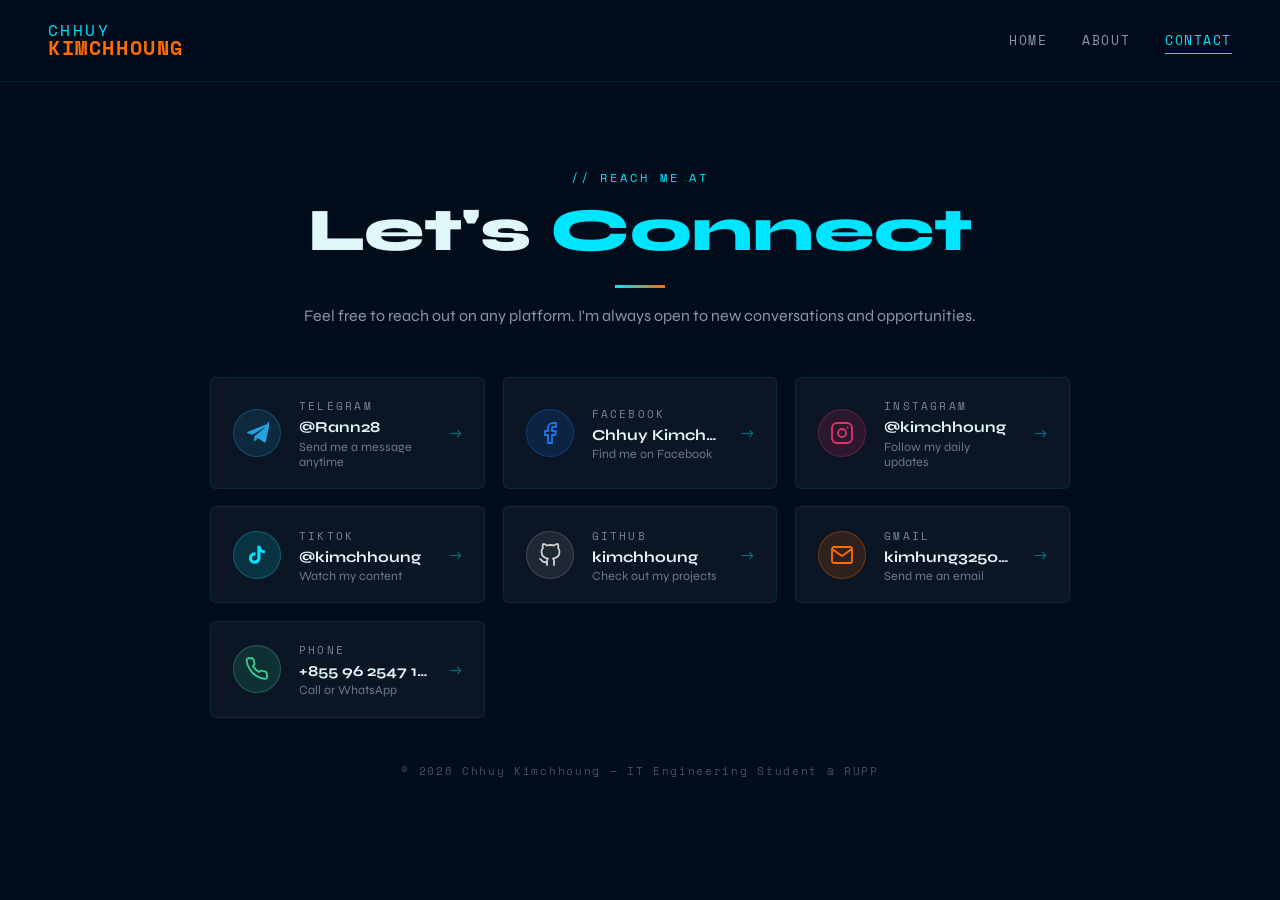
==== contact.html @ da8f4217 "My first commit" ====
<!DOCTYPE html>
<html lang="en">
<head>
  <meta charset="UTF-8"/>
  <meta name="viewport" content="width=device-width, initial-scale=1.0"/>
  <title>Contact – Kimchhoung</title>
  <link href="https://fonts.googleapis.com/css2?family=Space+Mono:wght@400;700&family=Syne:wght@400;700;800&display=swap" rel="stylesheet"/>
  <link rel="stylesheet" href="contact.css">
</head>
<body>

  <nav>
    <div class="nav-logo">
      <span class="first">CHHUY</span>
      <span class="last">KIMCHHOUNG</span>
    </div>
    <ul class="nav-links">
      <li><a href="index.html">Home</a></li>
      <li><a href="#">About</a></li>
      <li><a href="#" class="active">Contact</a></li>
    </ul>
  </nav>

  <main class="page">

    <div class="page-header">
      <p class="page-tag">// Reach me at</p>
      <h1 class="page-title">Let's <span>Connect</span></h1>
      <div class="divider"></div>
      <p class="page-sub">Feel free to reach out on any platform. I'm always open to new conversations and opportunities.</p>
    </div>

    <div class="contact-grid">

      <!-- Telegram -->
      <a class="contact-card" href="https://t.me/yourhandle" target="_blank" rel="noopener">
        <div class="card-icon ic-telegram">
          <svg width="24" height="24" viewBox="0 0 24 24" fill="none" xmlns="http://www.w3.org/2000/svg">
            <path d="M21.93 3.24L2.96 10.67c-1.32.53-1.31 1.27-.24 1.6l4.85 1.51 11.23-7.08c.53-.32 1.02-.15.62.21L9.43 15.2l-.4 5.12c.58 0 .84-.27 1.17-.59l2.8-2.73 5.82 4.3c1.07.59 1.84.29 2.11-.99l3.82-18c.39-1.56-.6-2.26-1.84-1.07z" fill="#24A1DE"/>
          </svg>
        </div>
        <div class="card-body">
          <div class="card-platform">Telegram</div>
          <div class="card-handle">@Rann28</div>
          <div class="card-desc">Send me a message anytime</div>
        </div>
        <span class="card-arrow">→</span>
      </a>

      <!-- Facebook -->
      <a class="contact-card" href="https://web.facebook.com/RANNz28/" target="_blank" rel="noopener">
        <div class="card-icon ic-facebook">
          <svg width="24" height="24" viewBox="0 0 24 24" fill="none" xmlns="http://www.w3.org/2000/svg">
            <path d="M18 2h-3a5 5 0 0 0-5 5v3H7v4h3v8h4v-8h3l1-4h-4V7a1 1 0 0 1 1-1h3z" stroke="#1877F2" stroke-width="1.8" stroke-linecap="round" stroke-linejoin="round"/>
          </svg>
        </div>
        <div class="card-body">
          <div class="card-platform">Facebook</div>
          <div class="card-handle">Chhuy Kimchhoung</div>
          <div class="card-desc">Find me on Facebook</div>
        </div>
        <span class="card-arrow">→</span>
      </a>

      <!-- Instagram -->
      <a class="contact-card" href="https://www.instagram.com/chhoung28/" target="_blank" rel="noopener">
        <div class="card-icon ic-instagram">
          <svg width="24" height="24" viewBox="0 0 24 24" fill="none" xmlns="http://www.w3.org/2000/svg">
            <rect x="2" y="2" width="20" height="20" rx="5" stroke="#E1306C" stroke-width="1.8"/>
            <circle cx="12" cy="12" r="4" stroke="#E1306C" stroke-width="1.8"/>
            <circle cx="17.5" cy="6.5" r="1" fill="#E1306C"/>
          </svg>
        </div>
        <div class="card-body">
          <div class="card-platform">Instagram</div>
          <div class="card-handle">@kimchhoung</div>
          <div class="card-desc">Follow my daily updates</div>
        </div>
        <span class="card-arrow">→</span>
      </a>

      <!-- TikTok -->
      <a class="contact-card" href="https://www.tiktok.com/@jay_28aa" target="_blank" rel="noopener">
        <div class="card-icon ic-tiktok">
          <svg width="22" height="22" viewBox="0 0 24 24" fill="none" xmlns="http://www.w3.org/2000/svg">
            <path d="M19.59 6.69a4.83 4.83 0 0 1-3.77-4.25V2h-3.45v13.67a2.89 2.89 0 0 1-2.88 2.5 2.89 2.89 0 0 1-2.89-2.89 2.89 2.89 0 0 1 2.89-2.89c.28 0 .54.04.79.1V9.01a6.32 6.32 0 0 0-.79-.05 6.34 6.34 0 0 0-6.34 6.34 6.34 6.34 0 0 0 6.34 6.34 6.34 6.34 0 0 0 6.33-6.34V8.69a8.18 8.18 0 0 0 4.78 1.52V6.78a4.85 4.85 0 0 1-1.01-.09z" fill="#00e5ff"/>
          </svg>
        </div>
        <div class="card-body">
          <div class="card-platform">TikTok</div>
          <div class="card-handle">@kimchhoung</div>
          <div class="card-desc">Watch my content</div>
        </div>
        <span class="card-arrow">→</span>
      </a>

      <!-- GitHub -->
      <a class="contact-card" href="https://github.com/yourhandle" target="_blank" rel="noopener">
        <div class="card-icon ic-github">
          <svg width="24" height="24" viewBox="0 0 24 24" fill="none" xmlns="http://www.w3.org/2000/svg">
            <path d="M9 19c-5 1.5-5-2.5-7-3m14 6v-3.87a3.37 3.37 0 0 0-.94-2.61c3.14-.35 6.44-1.54 6.44-7A5.44 5.44 0 0 0 20 4.77 5.07 5.07 0 0 0 19.91 1S18.73.65 16 2.48a13.38 13.38 0 0 0-7 0C6.27.65 5.09 1 5.09 1A5.07 5.07 0 0 0 5 4.77a5.44 5.44 0 0 0-1.5 3.78c0 5.42 3.3 6.61 6.44 7A3.37 3.37 0 0 0 9 18.13V22" stroke="#d0d0d0" stroke-width="1.8" stroke-linecap="round" stroke-linejoin="round"/>
          </svg>
        </div>
        <div class="card-body">
          <div class="card-platform">GitHub</div>
          <div class="card-handle">kimchhoung</div>
          <div class="card-desc">Check out my projects</div>
        </div>
        <span class="card-arrow">→</span>
      </a>

      

      <!-- Email -->
      <a class="contact-card" href="mailto:kimhung3250@gmail.com">
        <div class="card-icon ic-email">
          <svg width="24" height="24" viewBox="0 0 24 24" fill="none" xmlns="http://www.w3.org/2000/svg">
            <path d="M4 4h16c1.1 0 2 .9 2 2v12c0 1.1-.9 2-2 2H4c-1.1 0-2-.9-2-2V6c0-1.1.9-2 2-2z" stroke="#ff6d00" stroke-width="1.8" stroke-linecap="round" stroke-linejoin="round"/>
            <polyline points="22,6 12,13 2,6" stroke="#ff6d00" stroke-width="1.8" stroke-linecap="round" stroke-linejoin="round"/>
          </svg>
        </div>
        <div class="card-body">
          <div class="card-platform">Gmail</div>
          <div class="card-handle">kimhung3250@email.com</div>
          <div class="card-desc">Send me an email</div>
        </div>
        <span class="card-arrow">→</span>
      </a>

      <!-- Phone -->
      <a class="contact-card" href="tel:+85512345678">
        <div class="card-icon ic-phone">
          <svg width="24" height="24" viewBox="0 0 24 24" fill="none" xmlns="http://www.w3.org/2000/svg">
            <path d="M22 16.92v3a2 2 0 0 1-2.18 2 19.79 19.79 0 0 1-8.63-3.07A19.5 19.5 0 0 1 4.69 12a19.79 19.79 0 0 1-3.07-8.67A2 2 0 0 1 3.6 1.27h3a2 2 0 0 1 2 1.72c.13 1 .36 1.97.71 2.91a2 2 0 0 1-.45 2.11L7.91 9a16 16 0 0 0 6.09 6.09l.91-.91a2 2 0 0 1 2.11-.45c.94.35 1.91.58 2.91.71a2 2 0 0 1 1.73 2.02z" stroke="#34d399" stroke-width="1.8" stroke-linecap="round" stroke-linejoin="round"/>
          </svg>
        </div>
        <div class="card-body">
          <div class="card-platform">Phone</div>
          <div class="card-handle">+855 96 2547 198</div>
          <div class="card-desc">Call or WhatsApp</div>
        </div>
        <span class="card-arrow">→</span>
      </a>

    </div>

    <p class="footer-note">© 2026 Chhuy Kimchhoung — IT Engineering Student @ RUPP</p>
  </main>

</body>
</html>
---- contact.css ----
*, *::before, *::after { margin: 0; padding: 0; box-sizing: border-box; }

    :root {
      --cyan:   #00e5ff;
      --orange: #ff6d00;
      --dark:   #020c1b;
      --mid:    #0a2540;
      --light:  #e0f7fa;
      --glass:  rgba(255,255,255,0.04);
      --glass2: rgba(255,255,255,0.07);
    }

    html, body { height: 100%; font-family: 'Syne', sans-serif; background: var(--dark); color: var(--light); overflow-x: hidden; }

    body::before {
      content: '';
      position: fixed; inset: 0;
      background:
        radial-gradient(ellipse 80% 60% at 10% 20%, #003d6640 0%, transparent 60%),
        radial-gradient(ellipse 60% 50% at 90% 80%, #005f7340 0%, transparent 60%),
        linear-gradient(160deg, #020c1b 0%, #0a2540 50%, #003d66 100%);
      z-index: -2;
    }
    body::after {
      content: '';
      position: fixed; inset: 0;
      background-image: radial-gradient(circle, rgba(0,229,255,0.06) 1px, transparent 1px);
      background-size: 40px 40px;
      z-index: -1;
      animation: gridDrift 20s linear infinite;
    }
    @keyframes gridDrift { to { background-position: 40px 40px; } }

    /* NAV */
    nav {
      position: fixed; top: 0; left: 0; right: 0;
      display: flex; justify-content: space-between; align-items: center;
      padding: 1.4rem 3rem;
      background: rgba(2,12,27,0.65);
      backdrop-filter: blur(14px);
      border-bottom: 1px solid rgba(0,229,255,0.1);
      z-index: 100;
    }
    .nav-logo { display: flex; flex-direction: column; line-height: 1; font-family: 'Space Mono', monospace; }
    .nav-logo .first { font-size: 1rem; color: var(--cyan); letter-spacing: 0.15em; }
    .nav-logo .last  { font-size: 1.25rem; font-weight: 700; color: var(--orange); letter-spacing: 0.08em; }
    .nav-links { display: flex; gap: 2.2rem; list-style: none; }
    .nav-links a {
      text-decoration: none; color: var(--light);
      font-family: 'Space Mono', monospace; font-size: 0.8rem;
      letter-spacing: 0.12em; text-transform: uppercase; opacity: 0.6;
      transition: opacity 0.25s, color 0.25s; position: relative;
    }
    .nav-links a.active { opacity: 1; color: var(--cyan); }
    .nav-links a::after {
      content: ''; position: absolute; bottom: -4px; left: 0;
      width: 0; height: 1px; background: var(--cyan); transition: width 0.3s;
    }
    .nav-links a:hover { opacity: 1; color: var(--cyan); }
    .nav-links a:hover::after, .nav-links a.active::after { width: 100%; }

    /* PAGE */
    .page {
      min-height: 100vh;
      display: flex; flex-direction: column; align-items: center; justify-content: center;
      padding: 6rem 2rem 3rem;
    }

    /* HEADER */
    .page-header { text-align: center; margin-bottom: 3rem; }
    .page-tag {
      font-family: 'Space Mono', monospace; font-size: 0.72rem;
      letter-spacing: 0.25em; color: var(--cyan); text-transform: uppercase;
      margin-bottom: 0.8rem;
      opacity: 0; animation: fadeUp 0.6s 0.2s forwards;
    }
    .page-title {
      font-size: clamp(2.2rem, 6vw, 3.8rem); font-weight: 800; line-height: 1.1;
      opacity: 0; animation: fadeUp 0.6s 0.4s forwards;
    }
    .page-title span { color: var(--cyan); }
    .page-sub {
      margin-top: 0.9rem; font-size: 1rem;
      color: rgba(224,247,250,0.6); max-width: 800px; line-height: 1.7;
      opacity: 0; animation: fadeUp 0.6s 0.6s forwards;
    }

    /* DIVIDER */
    .divider {
      width: 50px; height: 3px; margin: 1.2rem auto 0;
      background: linear-gradient(90deg, var(--cyan), var(--orange));
      opacity: 0; animation: fadeUp 0.6s 0.5s forwards;
    }

    /* CONTACT GRID */
    .contact-grid {
      display: grid;
      grid-template-columns: repeat(auto-fit, minmax(240px, 1fr));
      gap: 1.1rem;
      width: 100%; max-width: 860px;
      opacity: 0; animation: fadeUp 0.7s 0.8s forwards;
    }

    .contact-card {
      display: flex; align-items: center; gap: 1.1rem;
      background: var(--glass);
      border: 1px solid rgba(0,229,255,0.1);
      border-radius: 6px;
      padding: 1.2rem 1.4rem;
      text-decoration: none; color: inherit;
      transition: background 0.3s, border-color 0.3s, transform 0.3s;
      cursor: pointer;
      position: relative; overflow: hidden;
    }
    .contact-card::before {
      content: ''; position: absolute; inset: 0;
      background: linear-gradient(120deg, transparent 60%, rgba(0,229,255,0.04));
      opacity: 0; transition: opacity 0.3s;
    }
    .contact-card:hover { background: var(--glass2); border-color: rgba(0,229,255,0.4); transform: translateY(-3px); }
    .contact-card:hover::before { opacity: 1; }

    .card-icon {
      width: 48px; height: 48px; border-radius: 50%;
      display: flex; align-items: center; justify-content: center;
      flex-shrink: 0; font-size: 1.4rem;
      border: 1px solid rgba(255,255,255,0.1);
    }

    .card-body { min-width: 0; }
    .card-platform {
      font-family: 'Space Mono', monospace; font-size: 0.7rem;
      letter-spacing: 0.2em; text-transform: uppercase;
      color: rgba(224,247,250,0.5); margin-bottom: 0.25rem;
    }
    .card-handle {
      font-size: 0.95rem; font-weight: 700;
      white-space: nowrap; overflow: hidden; text-overflow: ellipsis;
    }
    .card-desc { font-size: 0.78rem; color: rgba(224,247,250,0.45); margin-top: 0.15rem; }

    .card-arrow {
      margin-left: auto; flex-shrink: 0;
      font-size: 1rem; color: rgba(0,229,255,0.4);
      transition: transform 0.3s, color 0.3s;
    }
    .contact-card:hover .card-arrow { transform: translateX(4px); color: var(--cyan); }

    /* PLATFORM COLORS */
    .ic-telegram  { background: rgba(36,161,222,0.15); border-color: rgba(36,161,222,0.3); }
    .ic-facebook  { background: rgba(24,119,242,0.15); border-color: rgba(24,119,242,0.3); }
    .ic-instagram { background: rgba(225,48,108,0.15); border-color: rgba(225,48,108,0.3); }
    .ic-tiktok    { background: rgba(0,229,255,0.15);  border-color: rgba(0,229,255,0.25); }
    .ic-github    { background: rgba(200,200,200,0.1); border-color: rgba(200,200,200,0.2); }
    .ic-linkedin  { background: rgba(10,102,194,0.15); border-color: rgba(10,102,194,0.3); }
    .ic-email     { background: rgba(255,109,0,0.15);  border-color: rgba(255,109,0,0.3);  }
    .ic-phone     { background: rgba(52,211,153,0.15); border-color: rgba(52,211,153,0.3); }

    /* ANIMATIONS */
    @keyframes fadeUp {
      from { opacity: 0; transform: translateY(22px); }
      to   { opacity: 1; transform: translateY(0); }
    }

    /* FOOTER NOTE */
    .footer-note {
      margin-top: 2.8rem; font-family: 'Space Mono', monospace;
      font-size: 0.7rem; letter-spacing: 0.15em;
      color: rgba(224,247,250,0.3); text-align: center;
      opacity: 0; animation: fadeUp 0.6s 1.2s forwards;
    }

    @media (max-width: 600px) {
      nav { padding: 1rem 1.2rem; }
      .page { padding: 5.5rem 1rem 3rem; }
      .contact-grid { grid-template-columns: 1fr; }
    }
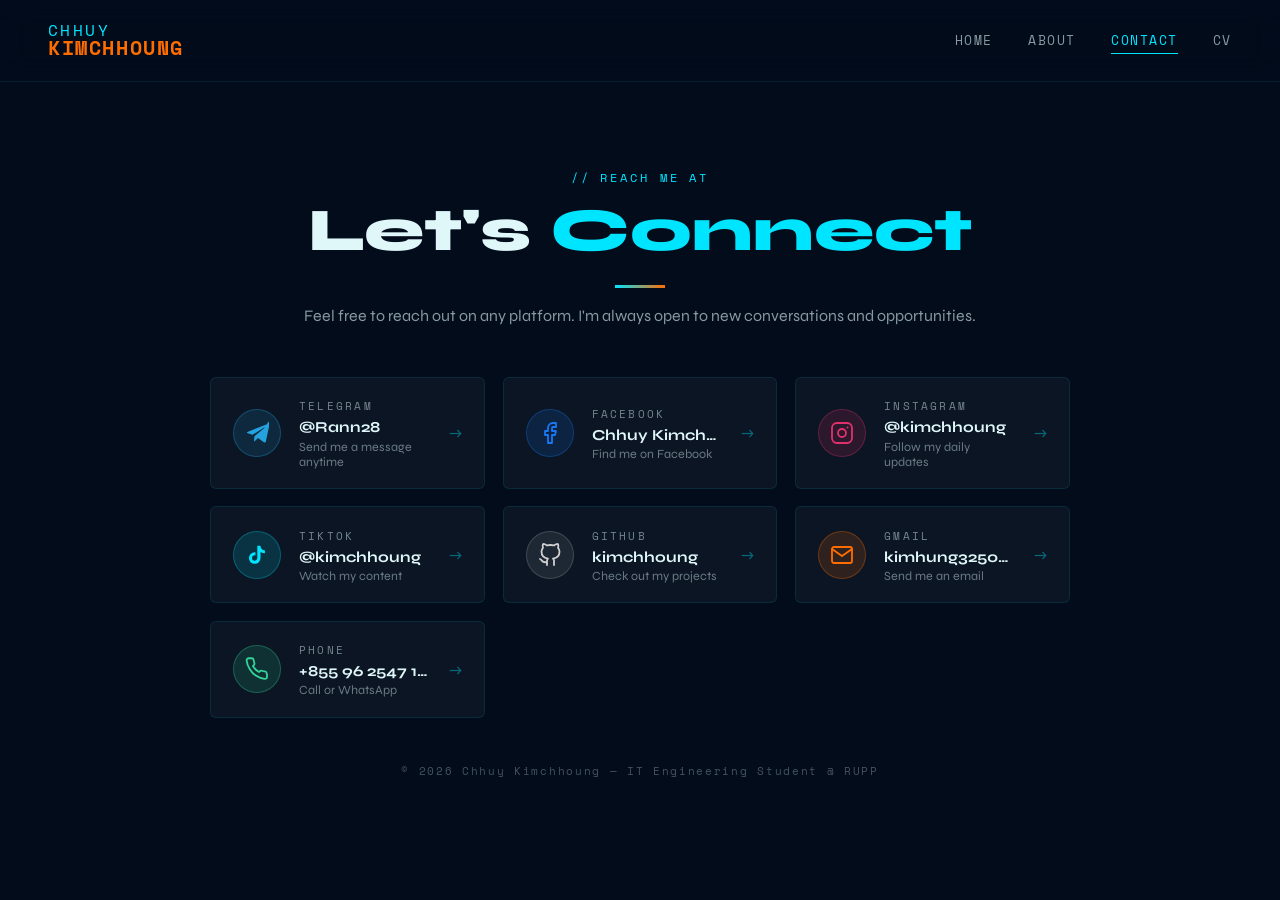
==== commit 4342651a: "first commit" ====
--- a/contact.html
+++ b/contact.html
@@ -18,6 +18,7 @@
       <li><a href="index.html">Home</a></li>
       <li><a href="#">About</a></li>
       <li><a href="#" class="active">Contact</a></li>
+      <li><a href="cv.html">CV</a></li>
     </ul>
   </nav>
 
@@ -95,7 +96,7 @@
       </a>
 
       <!-- GitHub -->
-      <a class="contact-card" href="https://github.com/yourhandle" target="_blank" rel="noopener">
+      <a class="contact-card" href="https://github.com/kimhung3250-eng/rann" target="_blank" rel="noopener">
         <div class="card-icon ic-github">
           <svg width="24" height="24" viewBox="0 0 24 24" fill="none" xmlns="http://www.w3.org/2000/svg">
             <path d="M9 19c-5 1.5-5-2.5-7-3m14 6v-3.87a3.37 3.37 0 0 0-.94-2.61c3.14-.35 6.44-1.54 6.44-7A5.44 5.44 0 0 0 20 4.77 5.07 5.07 0 0 0 19.91 1S18.73.65 16 2.48a13.38 13.38 0 0 0-7 0C6.27.65 5.09 1 5.09 1A5.07 5.07 0 0 0 5 4.77a5.44 5.44 0 0 0-1.5 3.78c0 5.42 3.3 6.61 6.44 7A3.37 3.37 0 0 0 9 18.13V22" stroke="#d0d0d0" stroke-width="1.8" stroke-linecap="round" stroke-linejoin="round"/>
